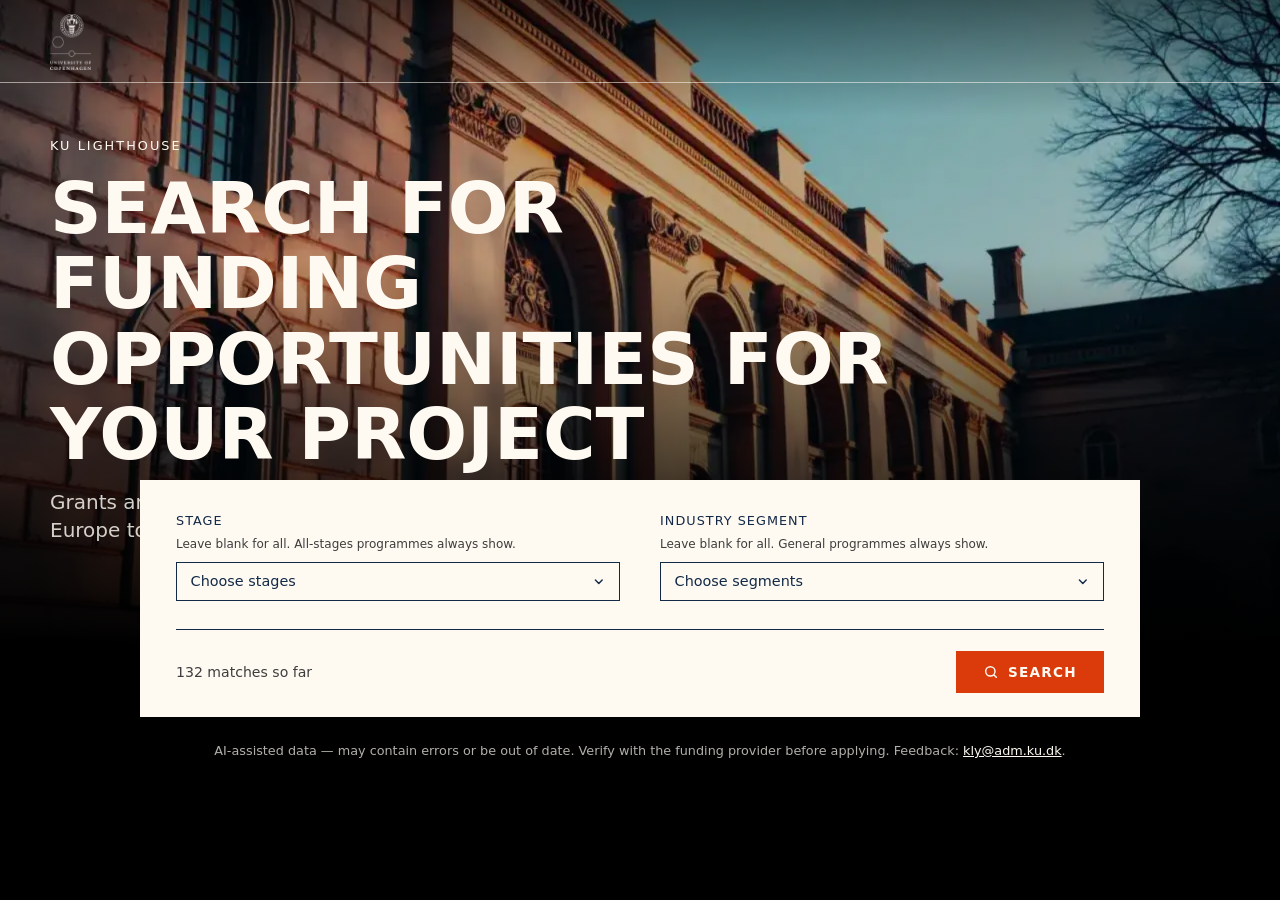
==== index.html @ 980e3ca1 "Cut image payload and let data outrank decoration on load. The hero was preloaded at high priority a" ====
<!DOCTYPE html>
<html lang="en">
<head>
  <meta charset="utf-8" />
  <meta name="viewport" content="width=device-width, initial-scale=1" />
  <title>KU Lighthouse — Funding overview</title>
  <meta name="description" content="Search grants, programmes and support for founders and researchers." />
  <link rel="icon" href="favicon.svg" type="image/svg+xml" />
  <link rel="preload" href="assets/fonts/open-sans-latin.woff2" as="font" type="font/woff2" crossorigin />
  <link rel="preload" href="data/programmes.json" as="fetch" crossorigin="anonymous" fetchpriority="high" />
  <link rel="preload" href="assets/hero-university-sm.webp" as="image" type="image/webp" media="(max-width: 767px)" fetchpriority="low" />
  <link rel="preload" href="assets/hero-university-md.webp" as="image" type="image/webp" media="(min-width: 768px)" fetchpriority="low" />
  <link rel="modulepreload" href="landing.js" />
  <link rel="modulepreload" href="shared.js" />
  <link rel="modulepreload" href="multiselect.js" />
  <link rel="stylesheet" href="styles.css" />
</head>
<body class="page-landing">
  <header class="hero">
    <div class="hero-media" aria-hidden="true"></div>
    <div class="hero-scrim" aria-hidden="true"></div>
    <div class="brandbar">
      <div class="shell">
        <img src="assets/ku-logo-white.png" alt="University of Copenhagen"
             width="88" height="120" decoding="async" fetchpriority="low" />
      </div>
    </div>
    <div class="hero-copy">
      <p class="eyebrow">KU Lighthouse</p>
      <h1>Search for funding opportunities for your project</h1>
      <p class="lede">
        Grants and programmes in Denmark, the Nordics and Europe to support
        founders and researchers.
      </p>
    </div>
  </header>

  <main class="search-wrap">
    <form class="search-card" id="search-form">
      <div class="search-grid">
        <div class="field">
          <div class="field-head">
            <label class="field-label" id="stage-label" for="ms-stage">
              Stage
            </label>
            <p class="field-hint">Leave blank for all. All-stages programmes always show.</p>
          </div>
          <div class="ms" id="ms-stage" data-placeholder="Choose stages"></div>
        </div>

        <div class="field">
          <div class="field-head">
            <label class="field-label" id="segment-label" for="ms-segment">
              Industry segment
            </label>
            <p class="field-hint">Leave blank for all. General programmes always show.</p>
          </div>
          <div class="ms" id="ms-segment" data-placeholder="Choose segments"></div>
        </div>
      </div>

      <div class="search-foot">
        <p class="count" id="match-count" aria-live="polite">Loading programmes…</p>
        <button type="submit" class="btn-search">
          <svg viewBox="0 0 24 24" fill="none" stroke="currentColor" stroke-width="2.2"
               stroke-linecap="round" aria-hidden="true">
            <circle cx="11" cy="11" r="7" />
            <path d="M20 20l-3.6-3.6" />
          </svg>
          Search
        </button>
      </div>
    </form>

    <p class="disclaimer">
      AI-assisted data — may contain errors or be out of date. Verify with the
      funding provider before applying. Feedback:
      <a href="mailto:kly@adm.ku.dk">kly@adm.ku.dk</a>.
    </p>
  </main>

  <script src="landing.js" type="module"></script>
</body>
</html>
---- styles.css ----
/* KU Lighthouse funding overview.
   Layout follows the original Lovable app; everything visual follows the KU INNO
   design guide (brand directions.pptx):

   - Palette is the six named brand colours, with one exception: the landing hero
     fades to black rather than to dark blue.
   - Contrast pairs the guide marks as good: dark blue or red-orange on champagne,
     dark blue on light blue, champagne on red-orange. Red-orange never sits on
     light blue and dark blue never sits on red-orange, so the results table stays
     dark blue throughout — its rows turn light blue when hovered or opened.
   - Shapes are flat: square corners, no drop shadows, and either a solid fill or
     a 1.5px outline, never both.
   - Tables have no fill. The guide's full grid in the text colour was too hard
     over this much copy, so the results table keeps light blue horizontal rules
     only and separates columns with spacing.
   - Type is Open Sans (self-hosted): Semibold for headings, Regular for body. */

@font-face {
  font-family: "Open Sans";
  font-style: normal;
  font-weight: 400 700;
  font-display: swap;
  src: url("assets/fonts/open-sans-latin.woff2") format("woff2");
  unicode-range: U+0000-00FF, U+0131, U+0152-0153, U+02BB-02BC, U+02C6, U+02DA,
    U+02DC, U+0304, U+0308, U+0329, U+2000-206F, U+20AC, U+2122, U+2191, U+2193,
    U+2212, U+2215, U+FEFF, U+FFFD;
}

@font-face {
  font-family: "Open Sans";
  font-style: normal;
  font-weight: 400 700;
  font-display: swap;
  src: url("assets/fonts/open-sans-latin-ext.woff2") format("woff2");
  unicode-range: U+0100-02BA, U+02BD-02C5, U+02C7-02CC, U+02CE-02D7, U+02DD-02FF,
    U+0304, U+0308, U+0329, U+1D00-1DBF, U+1E00-1E9F, U+1EF2-1EFF, U+2020,
    U+20A0-20AB, U+20AD-20C0, U+2113, U+2C60-2C7F, U+A720-A7FF;
}

:root {
  --red-orange: #db3b0a;
  --light-blue: #b7d7de;
  --champagne: #fefaf2;
  --dark-blue: #122947;
  --ku-red: #901a1e;
  --dark-grey: #3d3d3d;
  --purple: #c6c5ff;

  --rule: 1.5px;
  /* Light blue reads as a quiet rule on champagne, so the results table can keep
     its structure without a hard dark grid. */
  --line: var(--light-blue);
  --font: "Open Sans", system-ui, -apple-system, sans-serif;
}

* { box-sizing: border-box; }

body {
  margin: 0;
  font-family: var(--font);
  font-weight: 400;
  color: var(--dark-blue);
  background: var(--champagne);
  font-size: 16px;
  line-height: 1.5;
  -webkit-font-smoothing: antialiased;
}

button { font-family: inherit; }

img { display: block; }

/* Headings: Semibold, caps. Sub-headings: Regular, caps. */
.hero h1,
.results-head h1,
thead th,
.btn-search {
  font-weight: 600;
  text-transform: uppercase;
}

.eyebrow,
.field-label,
.detail-grid h4,
.name-sub {
  font-weight: 400;
  text-transform: uppercase;
}

.shell {
  width: min(1180px, calc(100% - 3rem));
  margin: 0 auto;
}

/* ——————————————— Logo bar ———————————————
   The guide puts the KU logo top-left with a thin line underneath, and swaps to
   the negative logo on dark backgrounds. */
.brandbar {
  padding: 0.9rem 0 0.75rem;
  border-bottom: var(--rule) solid var(--dark-blue);
}

.brandbar img { height: 3.5rem; width: auto; }

.hero .brandbar {
  position: absolute;
  top: 0;
  left: 0;
  right: 0;
  z-index: 3;
  border-bottom-color: rgba(254, 250, 242, 0.55);
}

/* ——————————————— Landing hero ——————————————— */
/* The hero photo fades to black rather than dark blue, by preference. */
.page-landing { background: #000000; }

.hero {
  position: relative;
  min-height: 72vh;
  display: flex;
  align-items: center;
  padding: 6.5rem 0 4.5rem;
  isolation: isolate;
}

.hero-media {
  position: absolute;
  inset: 0;
  z-index: -2;
  background: url("assets/hero-university.jpg") center 35% / cover no-repeat;
  background: url("assets/hero-university-sm.webp") center 35% / cover no-repeat;
}

@media (min-width: 768px) {
  .hero-media {
    background: url("assets/hero-university-md.webp") center 35% / cover no-repeat;
  }
}

.hero-scrim {
  position: absolute;
  inset: 0;
  z-index: -1;
  /* Extra weight at the very top so the negative logo stays legible over sky. */
  background: linear-gradient(
    180deg,
    rgba(0, 0, 0, 0.6) 0%,
    rgba(0, 0, 0, 0.26) 18%,
    rgba(0, 0, 0, 0.26) 40%,
    rgba(0, 0, 0, 0.76) 76%,
    #000000 100%
  );
}

.hero-copy {
  width: min(1180px, calc(100% - 3rem));
  margin: 0 auto;
  color: var(--champagne);
}

.eyebrow {
  margin: 0 0 1rem;
  font-size: 0.8rem;
  letter-spacing: 0.16em;
  color: var(--champagne);
}

.hero h1 {
  margin: 0 0 1rem;
  max-width: 54rem;
  font-size: clamp(2.4rem, 5.6vw, 4.5rem);
  line-height: 1.05;
  color: var(--champagne);
}

.hero .lede {
  margin: 0;
  max-width: 38rem;
  font-size: 1.25rem;
  line-height: 1.4;
  color: rgba(254, 250, 242, 0.82);
}

/* ——————————————— Search card ——————————————— */
.search-wrap {
  position: relative;
  z-index: 2;
  margin-top: -10.5rem;
  padding-bottom: 3.5rem;
}

.search-card {
  width: min(1000px, calc(100% - 3rem));
  margin: 0 auto;
  background: var(--champagne);
  padding: 2rem 2.25rem 1.5rem;
}

.search-grid {
  display: grid;
  grid-template-columns: 1fr 1fr;
  align-items: stretch;
  gap: 1.75rem 2.5rem;
}

.field {
  display: flex;
  flex-direction: column;
}

.field-head {
  flex: 1 1 auto;
  margin-bottom: 0.65rem;
}

.field-label {
  display: block;
  margin: 0 0 0.35rem;
  font-size: 0.8rem;
  letter-spacing: 0.08em;
  line-height: 1.4;
  color: var(--dark-blue);
}

.field-hint {
  margin: 0;
  font-size: 0.75rem;
  line-height: 1.35;
  letter-spacing: 0;
  text-transform: none;
  color: var(--dark-grey);
}

.search-foot {
  display: flex;
  align-items: center;
  justify-content: space-between;
  gap: 1rem;
  margin-top: 1.75rem;
  padding-top: 1.35rem;
  border-top: var(--rule) solid var(--dark-blue);
}

.count {
  margin: 0;
  font-size: 0.88rem;
  color: var(--dark-grey);
}

.btn-search {
  display: inline-flex;
  align-items: center;
  gap: 0.55rem;
  border: none;
  background: var(--red-orange);
  color: var(--champagne);
  font-size: 0.85rem;
  letter-spacing: 0.09em;
  padding: 0.8rem 1.7rem;
  cursor: pointer;
  transition: background 0.15s ease;
}

.btn-search:hover { background: var(--ku-red); }
.btn-search svg { width: 1rem; height: 1rem; }

.disclaimer {
  width: min(880px, calc(100% - 3rem));
  margin: 1.5rem auto 0;
  text-align: center;
  font-size: 0.8rem;
  line-height: 1.5;
  color: rgba(254, 250, 242, 0.7);
}

.disclaimer a { color: var(--champagne); }

/* ——————————————— Multi-select ——————————————— */
.ms {
  position: relative;
  flex: 0 0 auto;
}
.ms:has(.ms-toggle[aria-expanded="true"]) { z-index: 40; }

.ms-toggle {
  display: flex;
  align-items: center;
  justify-content: space-between;
  gap: 0.75rem;
  width: 100%;
  padding: 0.65rem 0.85rem;
  background: none;
  border: var(--rule) solid var(--dark-blue);
  font-size: 0.9rem;
  color: var(--dark-blue);
  text-align: left;
  cursor: pointer;
}

.ms-toggle:hover { background: rgba(183, 215, 222, 0.45); }
.ms-toggle[aria-expanded="true"] {
  background: var(--champagne);
  border-color: var(--dark-blue);
}

.ms-chev { flex: none; width: 0.85rem; height: 0.85rem; }

.ms-panel {
  position: absolute;
  left: 0;
  right: 0;
  top: calc(100% + 0.4rem);
  z-index: 30;
  max-height: min(19rem, calc(100vh - 12rem));
  overflow-y: auto;
  background: var(--champagne);
  border: var(--rule) solid var(--line);
  padding: 0.35rem;
}

.ms-panel[hidden] { display: none; }

.ms-option {
  display: flex;
  align-items: flex-start;
  gap: 0.6rem;
  width: 100%;
  padding: 0.55rem 0.7rem;
  border: none;
  background: none;
  text-align: left;
  cursor: pointer;
}

.ms-option:hover { background: rgba(183, 215, 222, 0.55); }

.ms-check {
  flex: none;
  width: 1rem;
  height: 1rem;
  margin-top: 0.2rem;
  border: var(--rule) solid var(--dark-blue);
  display: grid;
  place-items: center;
  font-size: 0.7rem;
  line-height: 1;
  color: transparent;
}

.ms-option[aria-selected="true"] .ms-check {
  background: var(--dark-blue);
  border-color: var(--dark-blue);
  color: var(--champagne);
}

.ms-opt-name {
  display: block;
  font-size: 0.9rem;
  color: var(--dark-blue);
}

.ms-opt-desc {
  display: block;
  margin-top: 0.15rem;
  font-size: 0.8rem;
  line-height: 1.35;
  color: var(--dark-blue);
}

/* ——————————————— Results page ——————————————— */
.page-results { background: var(--champagne); }

.results-head { padding-bottom: 1.5rem; }

.back {
  display: inline-flex;
  align-items: center;
  gap: 0.45rem;
  margin-top: 1.4rem;
  font-size: 0.875rem;
  color: var(--dark-blue);
  text-decoration: none;
}
.back:hover { color: var(--red-orange); }

.results-head h1 {
  margin: 0.9rem 0 0.5rem;
  font-size: clamp(1.9rem, 3.6vw, 2.6rem);
  line-height: 1.1;
  color: var(--red-orange);
}

.results-intro {
  margin: 0;
  max-width: 62ch;
  font-size: 0.9rem;
  color: var(--dark-blue);
}
.results-intro strong { font-weight: 600; }

.results-main { padding: 0 0 3rem; }

.toolbar {
  display: flex;
  align-items: center;
  gap: 0.85rem;
  flex-wrap: wrap;
  margin-bottom: 1.1rem;
}

#q {
  flex: 0 1 20rem;
  min-width: 13rem;
  padding: 0.55rem 0.8rem;
  border: var(--rule) solid var(--line);
  font: inherit;
  font-size: 0.9rem;
  color: var(--dark-blue);
  background: none;
}
#q::placeholder { color: var(--dark-grey); }
#q:focus { outline: var(--rule) solid var(--red-orange); outline-offset: 2px; }

.seg {
  display: inline-flex;
  border: var(--rule) solid var(--line);
}

.seg button {
  border: none;
  background: none;
  padding: 0.5rem 0.9rem;
  font-size: 0.85rem;
  color: var(--dark-blue);
  cursor: pointer;
}

.seg button + button { border-left: var(--rule) solid var(--line); }
.seg button:hover { background: var(--light-blue); }

.seg button[aria-pressed="true"] {
  background: var(--dark-blue);
  color: var(--champagne);
}

.result-count {
  margin: 0;
  font-size: 0.875rem;
  color: var(--dark-grey);
}

.toolbar-end {
  display: flex;
  align-items: center;
  gap: 0.75rem;
  margin-left: auto;
}

.toolbar-filters-mobile { display: none; }

.mobile-card { display: none; }

.expand-meta-mobile { display: none; }

.sort-reset {
  border: var(--rule) solid var(--line);
  background: none;
  padding: 0.45rem 0.75rem;
  font: inherit;
  font-size: 0.82rem;
  color: var(--dark-blue);
  cursor: pointer;
  white-space: nowrap;
}

.sort-reset:hover { background: rgba(183, 215, 222, 0.45); }

.table-wrap { overflow-x: auto; }

/* Horizontal rules only, in light blue. A full dark grid reads far too hard over
   this much text, so the columns are separated by spacing instead of lines. */
table {
  width: 100%;
  border-collapse: separate;
  border-spacing: 0;
  min-width: 940px;
}

thead th {
  position: sticky;
  top: 0;
  z-index: 1;
  text-align: left;
  padding: 0.8rem 1.1rem;
  background: var(--champagne);
  border-bottom: var(--rule) solid var(--line);
  font-size: 0.72rem;
  letter-spacing: 0.07em;
  color: var(--dark-blue);
  white-space: nowrap;
}

th.sortable { cursor: pointer; user-select: none; }
th.sortable:hover { color: var(--red-orange); }
th .arrow { font-size: 0.7rem; margin-left: 0.25rem; opacity: 0.55; }
th[aria-sort] .arrow { opacity: 1; }

.th-head {
  display: inline-flex;
  align-items: center;
  gap: 0.35rem;
}

.th-filterable { position: relative; }
.th-filterable:has(.col-filter-toggle[aria-expanded="true"]) { z-index: 5; }

.col-filter {
  position: relative;
  flex: none;
}

.col-filter-toggle {
  display: grid;
  place-items: center;
  width: 1.35rem;
  height: 1.35rem;
  padding: 0;
  border: none;
  background: none;
  color: var(--dark-grey);
  cursor: pointer;
  border-radius: 2px;
}

.col-filter-toggle:hover,
.col-filter-toggle[aria-expanded="true"] {
  color: var(--dark-blue);
  background: rgba(183, 215, 222, 0.55);
}

.col-filter-toggle--labeled {
  position: relative;
  display: inline-flex;
  align-items: center;
  justify-content: center;
  gap: 0.35rem;
  width: 100%;
  height: auto;
  padding: 0.48rem 0.65rem;
  border: var(--rule) solid var(--line);
  font: inherit;
  font-size: 0.82rem;
  color: var(--dark-blue);
}

.col-filter-toggle--labeled .col-filter-icon {
  width: 0.72rem;
  height: 0.72rem;
  flex: none;
}

.col-filter-toggle-text { line-height: 1.3; }

.col-filter-icon {
  width: 0.8rem;
  height: 0.8rem;
}

.col-filter-dot {
  position: absolute;
  top: 0.1rem;
  right: 0.05rem;
  width: 0.35rem;
  height: 0.35rem;
  border-radius: 50%;
  background: var(--red-orange);
}

.col-filter-panel {
  position: absolute;
  left: 0;
  top: calc(100% + 0.35rem);
  z-index: 20;
  min-width: 11rem;
  max-height: min(16rem, calc(100vh - 10rem));
  overflow-y: auto;
  background: var(--champagne);
  border: var(--rule) solid var(--line);
  padding: 0.35rem 0;
  box-shadow: 0 4px 14px rgba(0, 0, 0, 0.08);
}

.col-filter-panel.is-floating {
  position: fixed;
  z-index: 200;
}

.col-filter-panel[hidden] { display: none; }

.col-filter-actions {
  display: flex;
  gap: 0.5rem;
  padding: 0.35rem 0.75rem 0.5rem;
  border-bottom: 1px solid var(--line);
}

.col-filter-action {
  border: none;
  background: none;
  padding: 0;
  font: inherit;
  font-size: 0.75rem;
  color: var(--dark-blue);
  cursor: pointer;
  text-decoration: underline;
  text-underline-offset: 2px;
}

.col-filter-action:hover { color: var(--red-orange); }

.col-filter-option {
  display: flex;
  align-items: center;
  gap: 0.55rem;
  padding: 0.45rem 0.75rem;
  font-size: 0.82rem;
  color: var(--dark-blue);
  cursor: pointer;
  white-space: nowrap;
}

.col-filter-option:hover { background: rgba(183, 215, 222, 0.45); }

.col-filter-option input {
  flex: none;
  width: 0.85rem;
  height: 0.85rem;
  margin: 0;
  accent-color: var(--dark-blue);
}

.col-filter-label { line-height: 1.3; }

.col-filter-empty {
  margin: 0;
  padding: 0.5rem 0.75rem 0.65rem;
  font-size: 0.78rem;
  color: var(--dark-grey);
}

tbody td {
  padding: 1rem 1.1rem;
  border-bottom: 1px solid var(--line);
  vertical-align: top;
  font-size: 0.875rem;
}

tbody tr { cursor: pointer; }
tbody tr:hover > td { background: rgba(183, 215, 222, 0.28); }
tbody tr.is-open > td { background: rgba(183, 215, 222, 0.5); }

/* Name */
.name-cell { width: 13rem; }

.opportunity-cell {
  width: 7.5rem;
  font-size: 0.82rem;
  line-height: 1.4;
}

.segment-cell { width: 8.5rem; }

/* Expanded row: name | 50% stack | 50% info */
.expand-split-cell {
  padding: 1rem 1.1rem;
  vertical-align: top;
}

.expand-split {
  display: grid;
  grid-template-columns: 1fr 1fr;
  gap: 1.25rem 2rem;
  align-items: start;
}

.expand-stack .meta-stack {
  display: flex;
  flex-direction: column;
  gap: 0.65rem;
}

.meta-stack {
  display: flex;
  flex-direction: column;
  gap: 0.55rem;
}

.meta-stack-item {
  display: flex;
  flex-direction: column;
  gap: 0.12rem;
}

.meta-stack-label {
  font-size: 0.58rem;
  font-weight: 400;
  letter-spacing: 0.07em;
  text-transform: uppercase;
  color: var(--dark-grey);
}

.meta-stack-item > span:not(.meta-stack-label):not(.chip):not(.stage-picked) {
  font-size: 0.78rem;
  line-height: 1.4;
  color: var(--dark-blue);
}

.meta-stack-item .chips { gap: 0.2rem; margin-top: 0; }

.meta-stack-item .chip {
  font-size: 0.65rem;
  padding: 0.08rem 0.32rem;
}

tr.is-open .name-cell { width: 13rem; }

.name-row {
  display: flex;
  align-items: flex-start;
  gap: 0.45rem;
}

.name-main,
.name-plain {
  flex: 1;
  min-width: 0;
}

.name-main {
  display: flex;
  align-items: flex-start;
  gap: 0.35rem;
}

.name-link {
  flex: 1;
  min-width: 0;
  font-weight: 600;
  color: var(--dark-blue);
  text-decoration: none;
  line-height: 1.45;
}

.name-link:hover { text-decoration: underline; }

.name-outlink {
  flex: none;
  display: grid;
  place-items: center;
  width: 1rem;
  height: 1rem;
  margin-top: 0.2rem;
  color: var(--dark-grey);
  opacity: 0.7;
  text-decoration: none;
  transition: color 0.15s ease, opacity 0.15s ease;
}

.name-outlink svg {
  width: 0.72rem;
  height: 0.72rem;
}

.name-outlink:hover {
  color: var(--dark-blue);
  opacity: 1;
}

.name-plain {
  display: block;
  font-weight: 600;
  color: var(--dark-blue);
  line-height: 1.45;
}

.caret {
  flex: none;
  border: none;
  background: none;
  padding: 0.1rem 0.1rem 0 0;
  font-size: 0.65rem;
  line-height: 1.5;
  color: var(--dark-blue);
  cursor: pointer;
  transition: transform 0.15s ease;
}
.caret[aria-expanded="true"] { transform: rotate(90deg); }

.name-sub {
  margin: 0.3rem 0 0 1.1rem;
  display: flex;
  flex-wrap: wrap;
  align-items: center;
  gap: 0.35rem 0.5rem;
  font-size: 0.68rem;
  letter-spacing: 0.06em;
}

.name-sub .geo {
  color: var(--dark-grey);
  text-transform: uppercase;
}

/* Small coloured hints — Pre-company, CVR, KU unit, etc. */
.pill {
  display: inline-block;
  padding: 0.12rem 0.42rem;
  font-size: 0.64rem;
  font-weight: 600;
  letter-spacing: 0.05em;
  line-height: 1.35;
  text-transform: uppercase;
  white-space: nowrap;
}

.pill-pre {
  color: var(--red-orange);
  background: rgba(219, 59, 10, 0.1);
}

.pill-cvr {
  color: var(--ku-red);
  background: rgba(144, 26, 30, 0.08);
}

.pill-cvr-soon {
  color: var(--dark-blue);
  background: rgba(183, 215, 222, 0.65);
}

.pill-lighthouse {
  color: var(--dark-blue);
  background: var(--purple);
}

.pill-preaward {
  color: var(--champagne);
  background: var(--red-orange);
}

/* Segment chips */
.chips { display: flex; flex-wrap: wrap; gap: 0.3rem; }

.chip {
  display: inline-block;
  padding: 0.14rem 0.5rem;
  border: 1px solid var(--line);
  font-size: 0.72rem;
  line-height: 1.4;
  color: var(--dark-blue);
  white-space: nowrap;
}

.chip.picked {
  background: rgba(183, 215, 222, 0.65);
  border-color: var(--light-blue);
  font-weight: 600;
}

.stage-picked {
  display: inline-block;
  padding: 0.12rem 0.42rem;
  background: rgba(183, 215, 222, 0.65);
  border: 1px solid var(--light-blue);
  font-size: 0.72rem;
  font-weight: 600;
  line-height: 1.4;
  color: var(--dark-blue);
  white-space: nowrap;
}

.criteria-cell {
  width: 12.5rem;
  font-size: 0.82rem;
  color: var(--dark-grey);
  line-height: 1.45;
}

.stage-cell { white-space: nowrap; }

.info-cell { width: 21rem; }

.funding-lead,
.deadline-lead {
  margin: 0 0 0.35rem;
  font-weight: 600;
  font-size: 0.875rem;
  color: var(--dark-blue);
}

.info-text {
  margin: 0;
  font-size: 0.84rem;
  color: var(--dark-grey);
  line-height: 1.45;
}

.clamped {
  display: -webkit-box;
  -webkit-line-clamp: 2;
  -webkit-box-orient: vertical;
  overflow: hidden;
}

.ku-line {
  margin: 0.55rem 0 0;
  font-size: 0.78rem;
  line-height: 1.5;
  color: var(--dark-blue);
}

.ku-line .pill { vertical-align: 0.05em; }

.ku-faculty {
  font-weight: 400;
  text-transform: none;
  letter-spacing: 0;
  color: var(--dark-grey);
}

.ku-mail { color: var(--dark-blue); text-decoration: underline; }
.ku-mail:hover { color: var(--red-orange); }

.read-more {
  margin: 0.35rem 0 0;
  font-size: 0.74rem;
  color: var(--red-orange);
}

.row-extra {
  margin-top: 0.75rem;
  padding-top: 0.75rem;
  border-top: 1px solid var(--line);
}

.row-extra-grid {
  display: grid;
  gap: 0.5rem 1.25rem;
  align-items: start;
}

.row-extra-grid.cols-1 { grid-template-columns: 1fr; }
.row-extra-grid.cols-2 { grid-template-columns: repeat(2, minmax(0, 1fr)); }
.row-extra-grid.cols-3 { grid-template-columns: repeat(3, minmax(0, 1fr)); }

.row-extra-grid > div { min-width: 0; }

.row-extra-grid h4 {
  margin: 0 0 0.2rem;
  font-size: 0.68rem;
  font-weight: 400;
  letter-spacing: 0.08em;
  text-transform: uppercase;
  color: var(--dark-grey);
}

.row-extra-grid p {
  margin: 0;
  font-size: 0.84rem;
  line-height: 1.45;
  color: var(--dark-blue);
}

@media (max-width: 960px) {
  .expand-split { grid-template-columns: 1fr; }
  .row-extra-grid.cols-2,
  .row-extra-grid.cols-3 { grid-template-columns: 1fr; }
}

.empty {
  padding: 3rem 1rem;
  text-align: center;
  color: var(--dark-grey);
}

.load-error {
  margin: 0;
  color: var(--ku-red);
}

.hidden { display: none !important; }

@keyframes skeleton-pulse {
  0%, 100% { opacity: 0.45; }
  50% { opacity: 0.85; }
}

.skeleton-text {
  color: transparent !important;
  background: linear-gradient(
    90deg,
    rgba(183, 215, 222, 0.35) 0%,
    rgba(183, 215, 222, 0.65) 50%,
    rgba(183, 215, 222, 0.35) 100%
  );
  background-size: 200% 100%;
  animation: skeleton-pulse 1.4s ease-in-out infinite;
  border-radius: 2px;
  min-width: 8rem;
  min-height: 1em;
}

.skeleton-row td {
  padding: 1rem 1.1rem;
  pointer-events: none;
}

.skeleton-block {
  height: 0.72rem;
  margin-bottom: 0.45rem;
  background: rgba(183, 215, 222, 0.45);
  animation: skeleton-pulse 1.4s ease-in-out infinite;
  border-radius: 2px;
}

.skeleton-block-title {
  width: 55%;
  height: 0.9rem;
}

.skeleton-block-line { width: 92%; }
.skeleton-block-line.short { width: 68%; margin-bottom: 0; }

.load-more-wrap {
  display: flex;
  justify-content: center;
  padding: 0.5rem 0 1.5rem;
}

.load-more {
  border: var(--rule) solid var(--line);
  background: none;
  padding: 0.55rem 1.1rem;
  font: inherit;
  font-size: 0.875rem;
  color: var(--dark-blue);
  cursor: pointer;
}

.load-more:hover { background: rgba(183, 215, 222, 0.45); }

.site-footer {
  padding: 1.5rem 0 2.5rem;
  font-size: 0.8rem;
  line-height: 1.5;
  color: var(--dark-grey);
}

@media (max-width: 860px) {
  .search-grid { grid-template-columns: 1fr; }
  .search-card { padding: 1.5rem 1.25rem 1.25rem; }
  .search-wrap { margin-top: -6rem; }
  .hero { min-height: 58vh; padding-bottom: 4rem; }
  .field-label { min-height: 0; }
  .search-foot { flex-direction: column; align-items: stretch; }
  .btn-search { justify-content: center; }
  .result-count { margin-left: 0; }
}

/* Results table — card layout on phones */
@media (max-width: 767px) {
  .page-results .shell {
    width: calc(100% - 1.5rem);
  }

  .results-head h1 {
    font-size: clamp(1.55rem, 7vw, 2rem);
  }

  .toolbar {
    flex-direction: column;
    align-items: stretch;
    gap: 0.65rem;
  }

  #q {
    flex: 1 1 auto;
    width: 100%;
    min-width: 0;
  }

  .toolbar-filters-mobile {
    display: flex;
    gap: 0.55rem;
    width: 100%;
  }

  .mobile-filter-field {
    flex: 1;
    min-width: 0;
    display: flex;
    flex-direction: column;
    gap: 0.22rem;
  }

  .mobile-filter-label {
    font-size: 0.62rem;
    font-weight: 400;
    letter-spacing: 0.07em;
    text-transform: uppercase;
    color: var(--dark-grey);
  }

  .toolbar-filters-mobile .col-filter {
    width: 100%;
  }

  .seg {
    display: flex;
    width: 100%;
  }

  .seg button {
    flex: 1;
    padding: 0.48rem 0.35rem;
    font-size: 0.78rem;
    line-height: 1.25;
  }

  .toolbar-end {
    margin-left: 0;
    width: 100%;
    flex-wrap: wrap;
    justify-content: space-between;
    gap: 0.5rem;
  }

  .sort-reset {
    order: 2;
    width: 100%;
    text-align: center;
  }

  .table-wrap {
    overflow-x: visible;
  }

  table {
    min-width: 0;
    display: block;
  }

  thead {
    display: none;
  }

  tbody {
    display: block;
  }

  tbody tr {
    display: block;
    border-bottom: var(--rule) solid var(--line);
  }

  tbody tr:hover > td {
    background: transparent;
  }

  tbody tr.is-open {
    background: rgba(183, 215, 222, 0.38);
  }

  tbody tr:not(.is-open):active {
    background: rgba(183, 215, 222, 0.22);
  }

  tbody td {
    display: block;
    padding: 0.65rem 0.35rem;
    border-bottom: none;
  }

  tbody tr:not(.is-open) .name-cell {
    padding-top: 0.85rem;
    padding-bottom: 0.85rem;
  }

  tbody tr:not(.is-open) td:not(.name-cell) {
    display: none;
  }

  .mobile-card {
    display: block;
    margin: 0.55rem 0 0 1.1rem;
  }

  .mobile-card-duo {
    display: grid;
    grid-template-columns: repeat(2, minmax(0, 1fr));
    gap: 0.55rem 0.65rem;
    margin-bottom: 0.55rem;
  }

  .mobile-card-field {
    min-width: 0;
  }

  .mobile-card-label {
    display: block;
    margin-bottom: 0.12rem;
    font-size: 0.58rem;
    font-weight: 400;
    letter-spacing: 0.07em;
    text-transform: uppercase;
    color: var(--dark-grey);
  }

  .mobile-card-block {
    margin-top: 0.55rem;
    padding-top: 0.55rem;
  }

  .mobile-card-clamp {
    margin: 0.12rem 0 0;
    font-size: 0.82rem;
    line-height: 1.45;
    color: var(--dark-grey);
    display: -webkit-box;
    -webkit-line-clamp: 2;
    -webkit-box-orient: vertical;
    overflow: hidden;
  }

  .mobile-card-duo .mobile-card-clamp {
    color: var(--dark-blue);
    font-size: 0.78rem;
  }

  .mobile-card-ku {
    margin: 0.3rem 0 0;
    font-size: 0.68rem;
    line-height: 1.45;
    color: var(--dark-blue);
  }

  .mobile-card-ku-label {
    font-size: 0.58rem;
    font-weight: 400;
    letter-spacing: 0.06em;
    text-transform: uppercase;
    color: var(--dark-grey);
    margin-right: 0.25rem;
  }

  .mobile-card-ku .pill {
    vertical-align: 0.06em;
  }

  .mobile-card-headline {
    margin: 0 0 0.2rem;
    font-weight: 600;
    font-size: 0.875rem;
    color: var(--dark-blue);
    overflow: hidden;
    text-overflow: ellipsis;
    white-space: nowrap;
  }

  .mobile-card-info .read-more {
    margin-top: 0.35rem;
  }

  .expand-meta-desktop {
    display: none;
  }

  .expand-meta-mobile {
    display: block;
  }

  .expand-split {
    gap: 1.15rem;
  }

  .mobile-expand-meta-row {
    display: grid;
    grid-template-columns: minmax(0, 1fr) minmax(0, 1.1fr);
    gap: 0.75rem 0.85rem;
    align-items: start;
  }

  .mobile-expand-meta-stack {
    display: flex;
    flex-direction: column;
    gap: 0.55rem;
  }

  .mobile-expand-segments {
    display: flex;
    flex-direction: column;
    gap: 0.12rem;
    min-width: 0;
  }

  .mobile-expand-segments .chips {
    gap: 0.3rem;
  }

  .mobile-expand-criteria {
    margin-top: 0.45rem;
    padding-top: 0;
  }

  tbody tr.is-open > td {
    background: transparent;
  }

  tbody tr.is-open .name-cell {
    padding-bottom: 0.5rem;
  }

  tbody tr.is-open .expand-split-cell {
    padding: 0.15rem 0.35rem 0.85rem;
  }

  tbody tr.is-open .row-extra {
    border-top: none;
    margin-top: 0.75rem;
    padding-top: 0;
  }

  .name-cell {
    width: auto;
  }

  tr.is-open .name-cell {
    width: auto;
  }
}
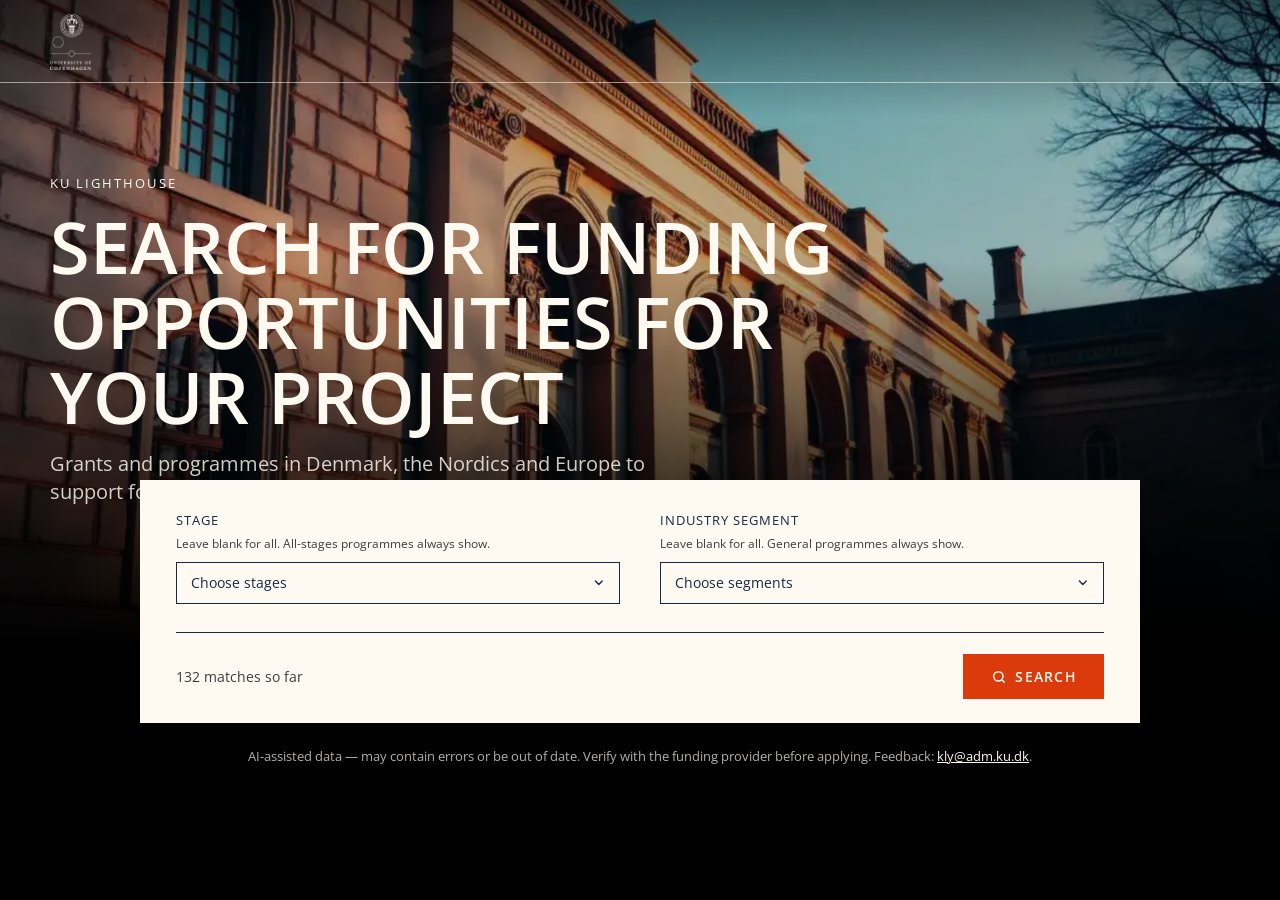
==== commit 1805b298: "Convert logos to WebP and trim the font weight axis. Palette-reduced lossless WebP beats the quantis" ====
--- a/index.html
+++ b/index.html
@@ -21,7 +21,7 @@
     <div class="hero-scrim" aria-hidden="true"></div>
     <div class="brandbar">
       <div class="shell">
-        <img src="assets/ku-logo-white.png" alt="University of Copenhagen"
+        <img src="assets/ku-logo-white.webp" alt="University of Copenhagen"
              width="88" height="120" decoding="async" fetchpriority="low" />
       </div>
     </div>
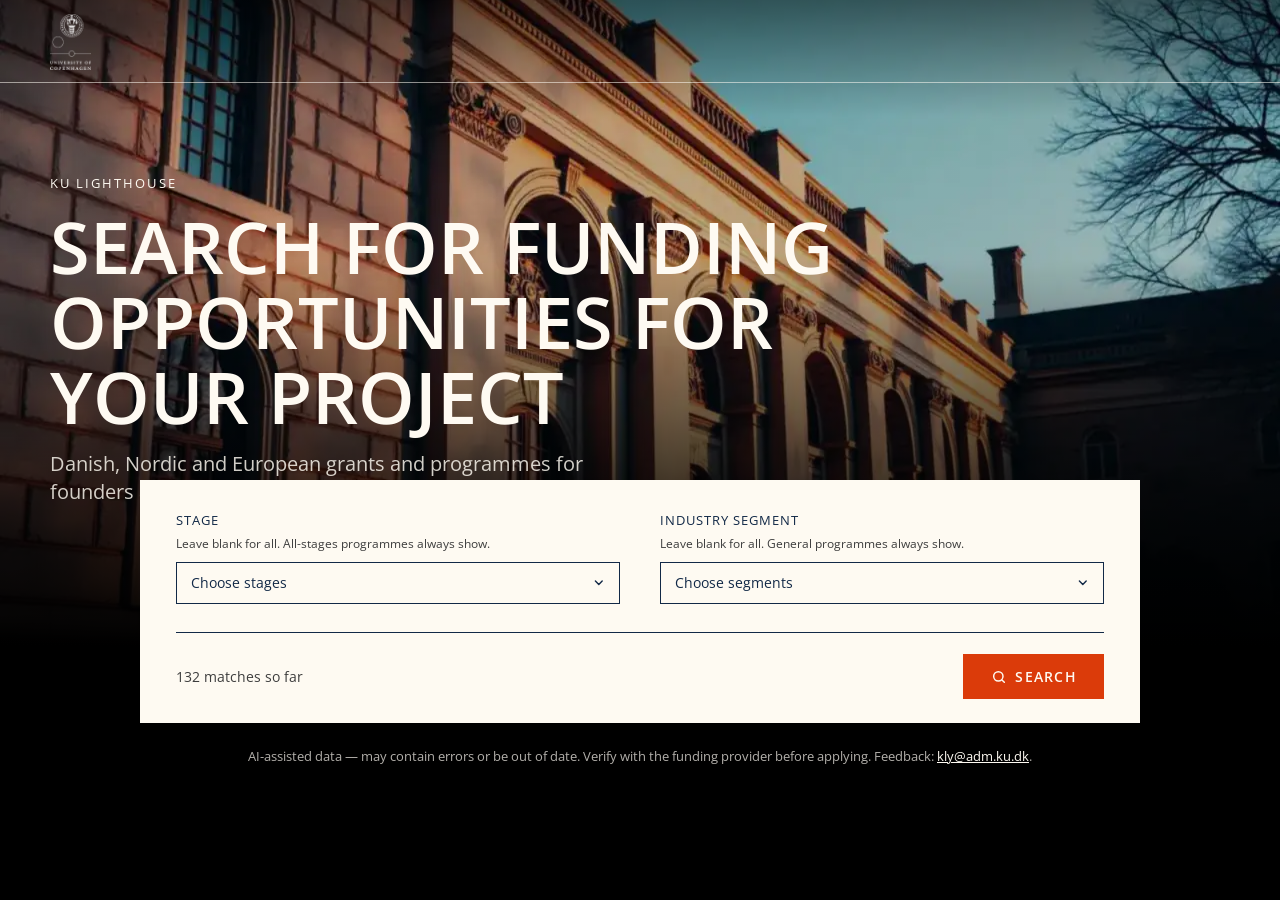
==== commit e15ddfe7: "Clarify who the hero lede is addressed to. The old wording could be read as offering funding to foun" ====
--- a/index.html
+++ b/index.html
@@ -29,8 +29,8 @@
       <p class="eyebrow">KU Lighthouse</p>
       <h1>Search for funding opportunities for your project</h1>
       <p class="lede">
-        Grants and programmes in Denmark, the Nordics and Europe to support
-        founders and researchers.
+        Danish, Nordic and European grants and programmes for founders and
+        researchers at KU.
       </p>
     </div>
   </header>
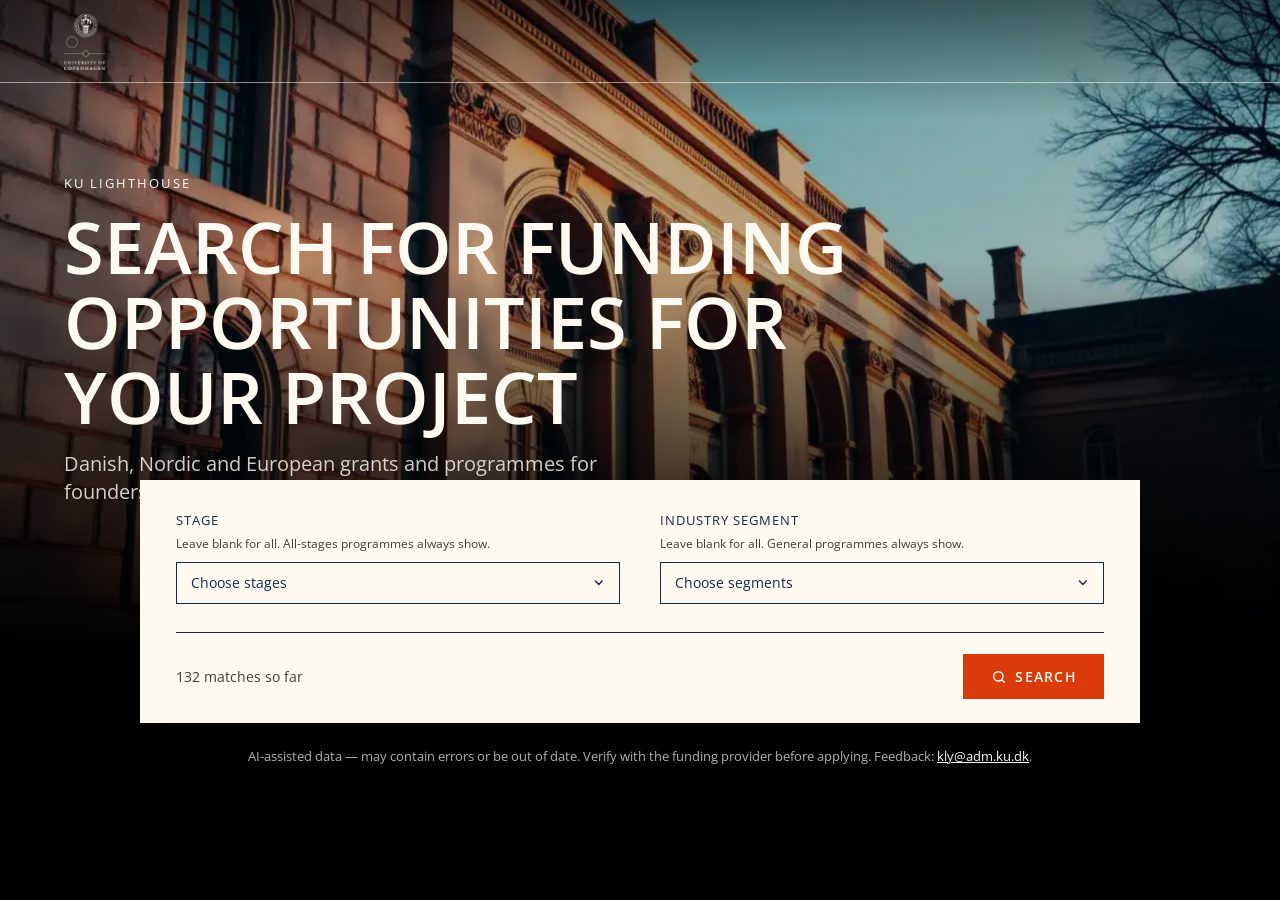
==== commit 62928eb9: "Apply landing gutters on all laptop widths and bust CSS cache. The side inset only ran up to 1440px," ====
--- a/index.html
+++ b/index.html
@@ -13,7 +13,7 @@
   <link rel="modulepreload" href="landing.js" />
   <link rel="modulepreload" href="shared.js" />
   <link rel="modulepreload" href="multiselect.js" />
-  <link rel="stylesheet" href="styles.css" />
+  <link rel="stylesheet" href="styles.css?v=6" />
 </head>
 <body class="page-landing">
   <header class="hero">
--- a/styles.css
+++ b/styles.css
@@ -113,7 +113,18 @@
 
 /* ——————————————— Landing hero ——————————————— */
 /* The hero photo fades to black rather than dark blue, by preference. */
-.page-landing { background: #000000; }
+.page-landing {
+  background: #000000;
+  --landing-gutter: 1.25rem;
+}
+
+/* Side inset on all non-phone viewports — not capped at 1440px, so 1920px
+   laptops get the same treatment as 1366px ones. */
+@media (min-width: 861px) {
+  .page-landing {
+    --landing-gutter: clamp(2rem, 5vw, 7rem);
+  }
+}
 
 .hero {
   position: relative;
@@ -153,8 +164,12 @@
   );
 }
 
+.hero .brandbar .shell {
+  width: min(1180px, calc(100% - 2 * var(--landing-gutter)));
+}
+
 .hero-copy {
-  width: min(1180px, calc(100% - 3rem));
+  width: min(1180px, calc(100% - 2 * var(--landing-gutter)));
   margin: 0 auto;
   color: var(--champagne);
 }
@@ -188,10 +203,11 @@
   z-index: 2;
   margin-top: -10.5rem;
   padding-bottom: 3.5rem;
+  padding-inline: var(--landing-gutter);
 }
 
 .search-card {
-  width: min(1000px, calc(100% - 3rem));
+  width: min(1000px, 100%);
   margin: 0 auto;
   background: var(--champagne);
   padding: 2rem 2.25rem 1.5rem;
@@ -266,7 +282,7 @@
 .btn-search svg { width: 1rem; height: 1rem; }
 
 .disclaimer {
-  width: min(880px, calc(100% - 3rem));
+  width: min(880px, 100%);
   margin: 1.5rem auto 0;
   text-align: center;
   font-size: 0.8rem;
@@ -1058,6 +1074,10 @@
 }
 
 @media (max-width: 860px) {
+  .page-landing {
+    --landing-gutter: 1.25rem;
+  }
+
   .search-grid { grid-template-columns: 1fr; }
   .search-card { padding: 1.5rem 1.25rem 1.25rem; }
   .search-wrap { margin-top: -6rem; }
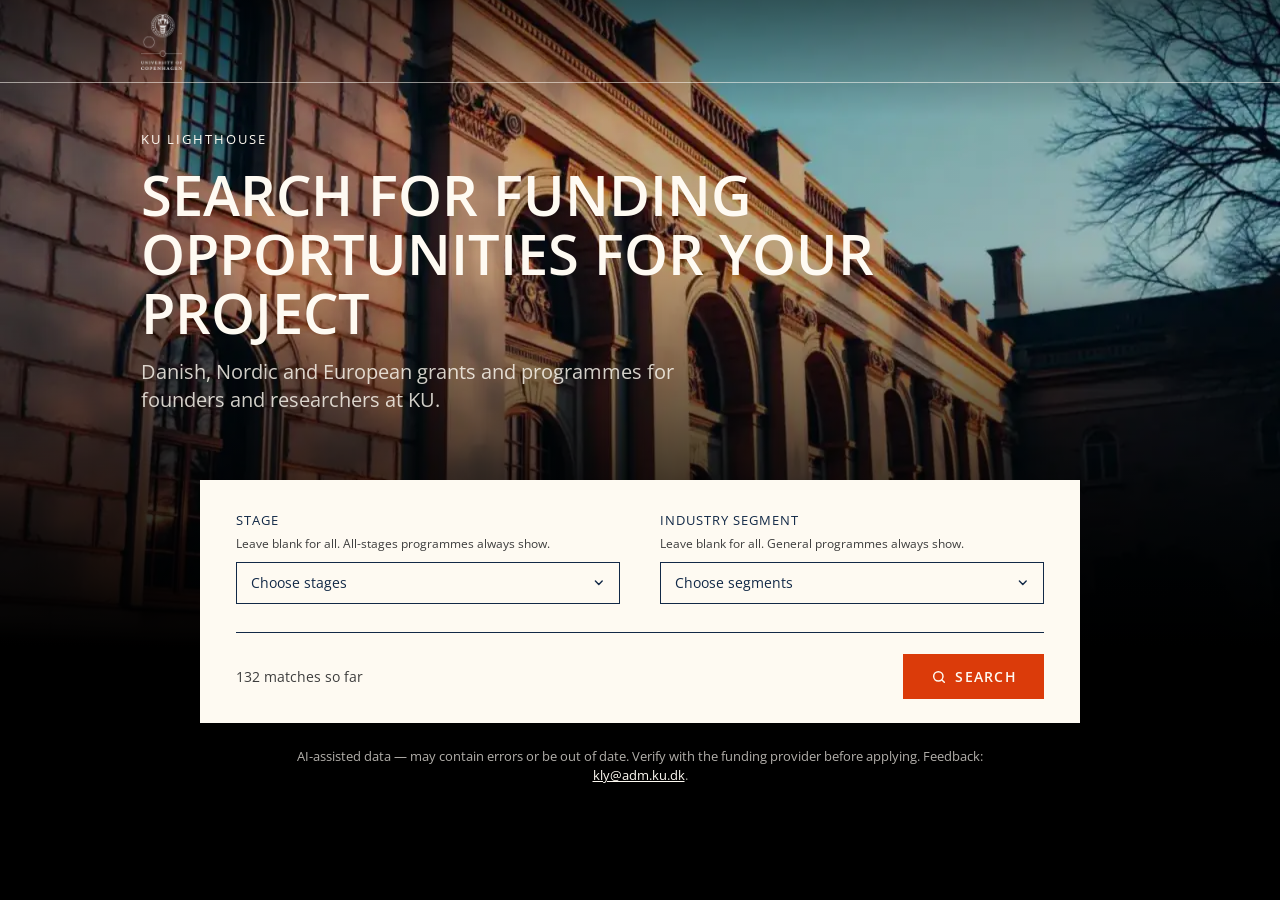
==== commit 9e30f059: "Narrow the landing page to a centred column Replace the full-bleed hero/card widths with a shared --" ====
--- a/index.html
+++ b/index.html
@@ -13,7 +13,7 @@
   <link rel="modulepreload" href="landing.js" />
   <link rel="modulepreload" href="shared.js" />
   <link rel="modulepreload" href="multiselect.js" />
-  <link rel="stylesheet" href="styles.css?v=6" />
+  <link rel="stylesheet" href="styles.css?v=7" />
 </head>
 <body class="page-landing">
   <header class="hero">
--- a/styles.css
+++ b/styles.css
@@ -115,14 +115,15 @@
 /* The hero photo fades to black rather than dark blue, by preference. */
 .page-landing {
   background: #000000;
-  --landing-gutter: 1.25rem;
-}
-
-/* Side inset on all non-phone viewports — not capped at 1440px, so 1920px
-   laptops get the same treatment as 1366px ones. */
+  --landing-col: min(1180px, calc(100% - 2.5rem));
+}
+
+/* Centred content column. Using vw rather than a fixed cap means every screen
+   above phone size keeps visible blank space at the sides, so the hero text and
+   search card never run edge to edge on a laptop. */
 @media (min-width: 861px) {
   .page-landing {
-    --landing-gutter: clamp(2rem, 5vw, 7rem);
+    --landing-col: min(1060px, 78vw);
   }
 }
 
@@ -131,7 +132,10 @@
   min-height: 72vh;
   display: flex;
   align-items: center;
-  padding: 6.5rem 0 4.5rem;
+  /* The bottom padding reserves room for the search card's negative margin.
+     On tall screens 72vh already covers it; on short laptops the padding grows
+     the hero instead of letting the card slide over the lede. */
+  padding: 6.5rem 0 13rem;
   isolation: isolate;
 }
 
@@ -165,11 +169,11 @@
 }
 
 .hero .brandbar .shell {
-  width: min(1180px, calc(100% - 2 * var(--landing-gutter)));
+  width: var(--landing-col);
 }
 
 .hero-copy {
-  width: min(1180px, calc(100% - 2 * var(--landing-gutter)));
+  width: var(--landing-col);
   margin: 0 auto;
   color: var(--champagne);
 }
@@ -184,7 +188,7 @@
 .hero h1 {
   margin: 0 0 1rem;
   max-width: 54rem;
-  font-size: clamp(2.4rem, 5.6vw, 4.5rem);
+  font-size: clamp(2.2rem, 4.4vw, 4.5rem);
   line-height: 1.05;
   color: var(--champagne);
 }
@@ -203,11 +207,10 @@
   z-index: 2;
   margin-top: -10.5rem;
   padding-bottom: 3.5rem;
-  padding-inline: var(--landing-gutter);
 }
 
 .search-card {
-  width: min(1000px, 100%);
+  width: min(880px, var(--landing-col));
   margin: 0 auto;
   background: var(--champagne);
   padding: 2rem 2.25rem 1.5rem;
@@ -282,7 +285,7 @@
 .btn-search svg { width: 1rem; height: 1rem; }
 
 .disclaimer {
-  width: min(880px, 100%);
+  width: min(760px, var(--landing-col));
   margin: 1.5rem auto 0;
   text-align: center;
   font-size: 0.8rem;
@@ -1074,14 +1077,10 @@
 }
 
 @media (max-width: 860px) {
-  .page-landing {
-    --landing-gutter: 1.25rem;
-  }
-
   .search-grid { grid-template-columns: 1fr; }
   .search-card { padding: 1.5rem 1.25rem 1.25rem; }
   .search-wrap { margin-top: -6rem; }
-  .hero { min-height: 58vh; padding-bottom: 4rem; }
+  .hero { min-height: 58vh; padding-bottom: 8rem; }
   .field-label { min-height: 0; }
   .search-foot { flex-direction: column; align-items: stretch; }
   .btn-search { justify-content: center; }
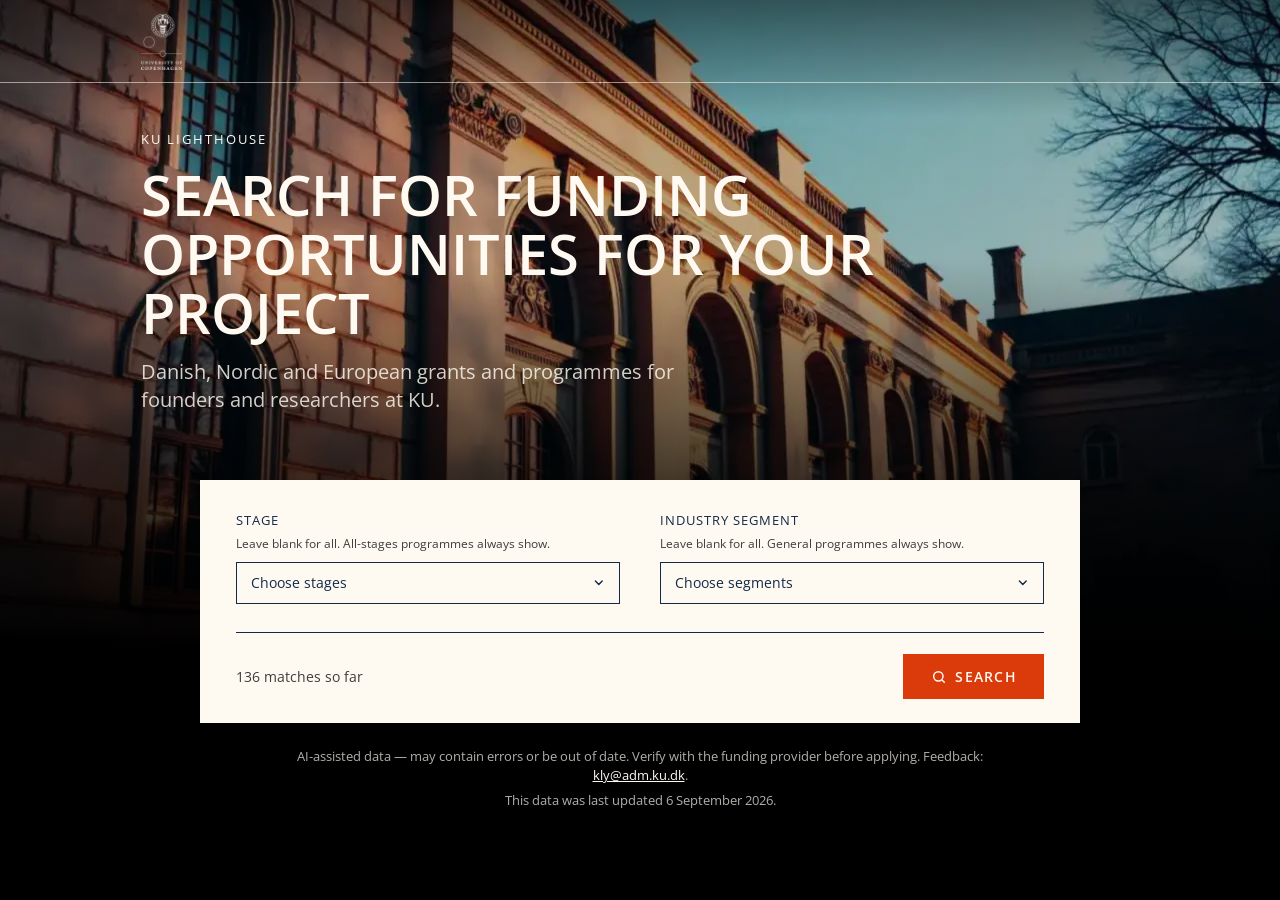
==== commit 07a1e5cd: "Show data last-updated stamp in footer Stamp programmes.json on sync and render 'This data was last " ====
--- a/index.html
+++ b/index.html
@@ -13,7 +13,7 @@
   <link rel="modulepreload" href="landing.js" />
   <link rel="modulepreload" href="shared.js" />
   <link rel="modulepreload" href="multiselect.js" />
-  <link rel="stylesheet" href="styles.css?v=7" />
+  <link rel="stylesheet" href="styles.css?v=8" />
 </head>
 <body class="page-landing">
   <header class="hero">
@@ -76,6 +76,7 @@
       AI-assisted data — may contain errors or be out of date. Verify with the
       funding provider before applying. Feedback:
       <a href="mailto:kly@adm.ku.dk">kly@adm.ku.dk</a>.
+      <span data-updated-stamp></span>
     </p>
   </main>
 
--- a/styles.css
+++ b/styles.css
@@ -295,6 +295,15 @@
 
 .disclaimer a { color: var(--champagne); }
 
+[data-updated-stamp]:empty {
+  display: none;
+}
+
+[data-updated-stamp]:not(:empty) {
+  display: block;
+  margin-top: 0.35rem;
+}
+
 /* ——————————————— Multi-select ——————————————— */
 .ms {
   position: relative;
@@ -690,7 +699,7 @@
 
 .segment-cell { width: 8.5rem; }
 
-/* Expanded row: name | 50% stack | 50% info */
+/* Expanded row: name | ⅓ stack | ⅔ info */
 .expand-split-cell {
   padding: 1rem 1.1rem;
   vertical-align: top;
@@ -698,9 +707,23 @@
 
 .expand-split {
   display: grid;
-  grid-template-columns: 1fr 1fr;
+  grid-template-columns: minmax(0, 1fr) minmax(0, 2fr);
   gap: 1.25rem 2rem;
   align-items: start;
+}
+
+.expand-info {
+  min-width: 0;
+}
+
+.expand-info .row-extra-grid.cols-2,
+.expand-info .row-extra-grid.cols-3 {
+  grid-template-columns: repeat(auto-fit, minmax(11rem, 1fr));
+}
+
+.expand-info .ku-mail,
+.expand-info .row-extra-grid p {
+  overflow-wrap: anywhere;
 }
 
 .expand-stack .meta-stack {
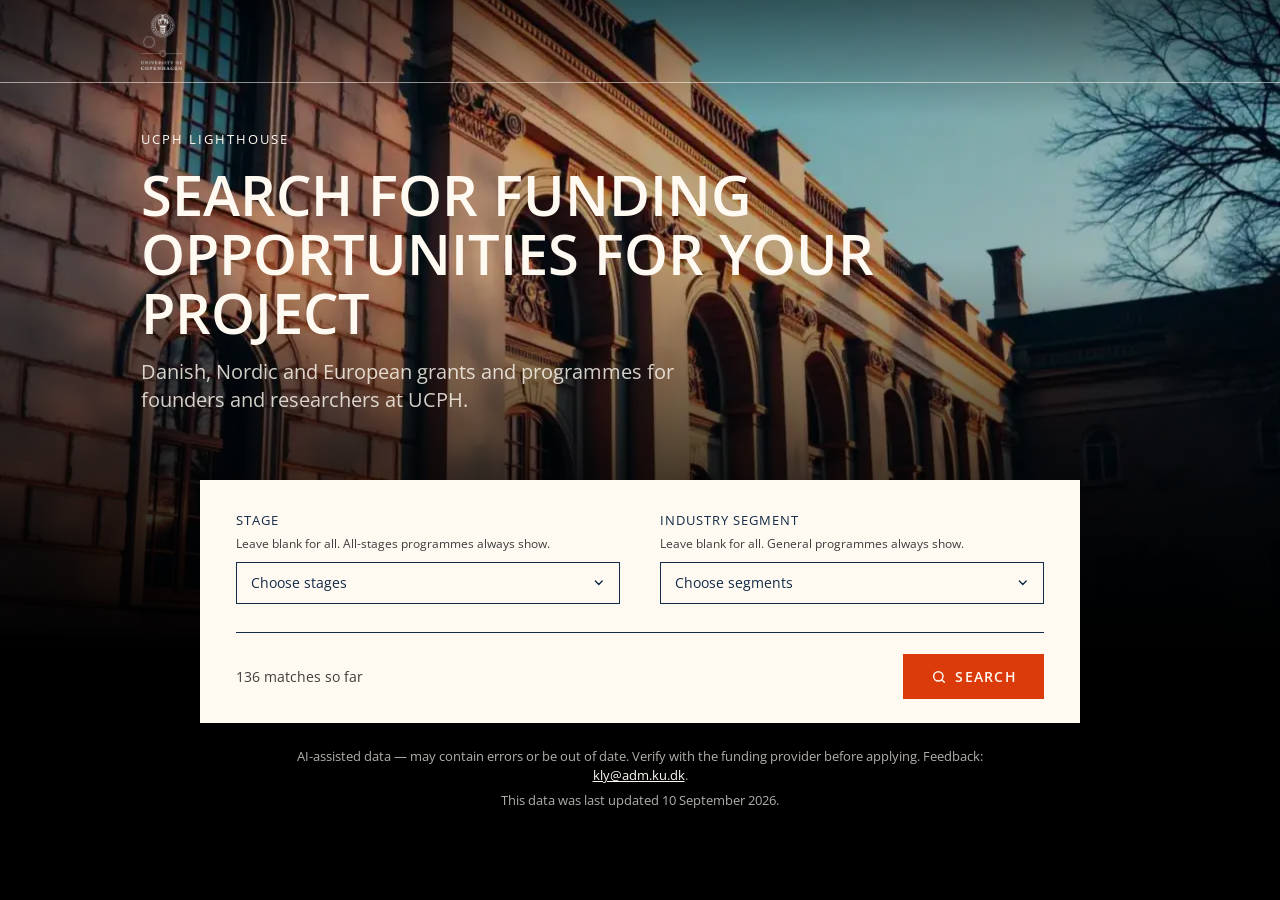
==== commit fc95a0a4: "Rebrand public site to UCPH Lighthouse and sync refreshed deadlines. Update UI labels, JSON field ke" ====
--- a/index.html
+++ b/index.html
@@ -3,7 +3,7 @@
 <head>
   <meta charset="utf-8" />
   <meta name="viewport" content="width=device-width, initial-scale=1" />
-  <title>KU Lighthouse — Funding overview</title>
+  <title>UCPH Lighthouse — Funding overview</title>
   <meta name="description" content="Search grants, programmes and support for founders and researchers." />
   <link rel="icon" href="favicon.svg" type="image/svg+xml" />
   <link rel="preload" href="assets/fonts/open-sans-latin.woff2" as="font" type="font/woff2" crossorigin />
@@ -26,11 +26,11 @@
       </div>
     </div>
     <div class="hero-copy">
-      <p class="eyebrow">KU Lighthouse</p>
+      <p class="eyebrow">UCPH Lighthouse</p>
       <h1>Search for funding opportunities for your project</h1>
       <p class="lede">
         Danish, Nordic and European grants and programmes for founders and
-        researchers at KU.
+        researchers at UCPH.
       </p>
     </div>
   </header>
--- a/styles.css
+++ b/styles.css
@@ -1,5 +1,5 @@
-/* KU Lighthouse funding overview.
-   Layout follows the original Lovable app; everything visual follows the KU INNO
+/* UCPH Lighthouse funding overview.
+   Layout follows the original Lovable app; everything visual follows the UCPH INNO
    design guide (brand directions.pptx):
 
    - Palette is the six named brand colours, with one exception: the landing hero
@@ -854,7 +854,7 @@
   text-transform: uppercase;
 }
 
-/* Small coloured hints — Pre-company, CVR, KU unit, etc. */
+/* Small coloured hints — Pre-company, CVR, UCPH unit, etc. */
 .pill {
   display: inline-block;
   padding: 0.12rem 0.42rem;
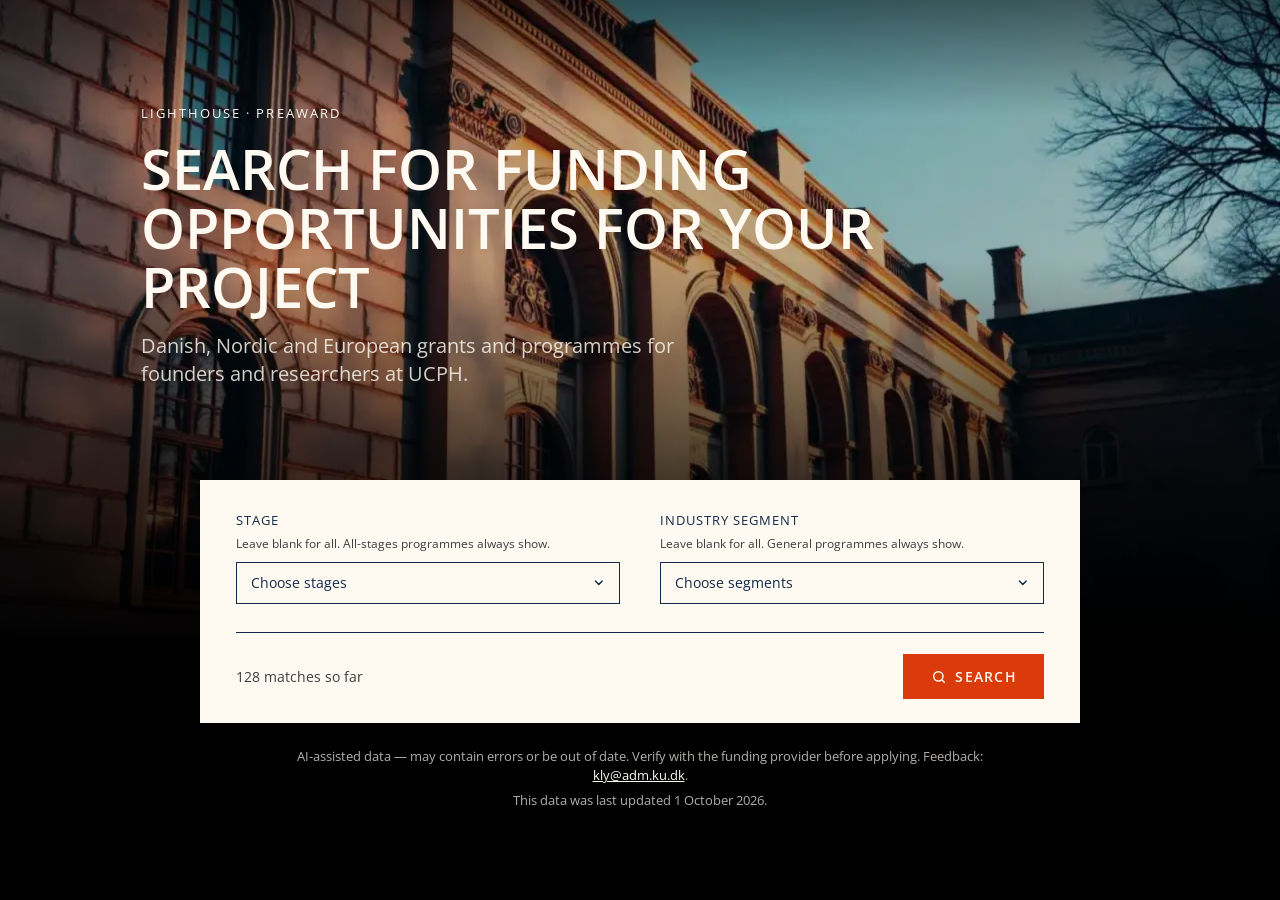
==== commit 48402741: "Remove university branding from the site and sync the updated catalogue. Co-authored-by: Cursor <cur" ====
--- a/index.html
+++ b/index.html
@@ -3,7 +3,7 @@
 <head>
   <meta charset="utf-8" />
   <meta name="viewport" content="width=device-width, initial-scale=1" />
-  <title>UCPH Lighthouse — Funding overview</title>
+  <title>Funding overview</title>
   <meta name="description" content="Search grants, programmes and support for founders and researchers." />
   <link rel="icon" href="favicon.svg" type="image/svg+xml" />
   <link rel="preload" href="assets/fonts/open-sans-latin.woff2" as="font" type="font/woff2" crossorigin />
@@ -13,20 +13,14 @@
   <link rel="modulepreload" href="landing.js" />
   <link rel="modulepreload" href="shared.js" />
   <link rel="modulepreload" href="multiselect.js" />
-  <link rel="stylesheet" href="styles.css?v=8" />
+  <link rel="stylesheet" href="styles.css?v=9" />
 </head>
 <body class="page-landing">
   <header class="hero">
     <div class="hero-media" aria-hidden="true"></div>
     <div class="hero-scrim" aria-hidden="true"></div>
-    <div class="brandbar">
-      <div class="shell">
-        <img src="assets/ku-logo-white.webp" alt="University of Copenhagen"
-             width="88" height="120" decoding="async" fetchpriority="low" />
-      </div>
-    </div>
     <div class="hero-copy">
-      <p class="eyebrow">UCPH Lighthouse</p>
+      <p class="eyebrow">Lighthouse · Preaward</p>
       <h1>Search for funding opportunities for your project</h1>
       <p class="lede">
         Danish, Nordic and European grants and programmes for founders and
--- a/styles.css
+++ b/styles.css
@@ -1,5 +1,5 @@
-/* UCPH Lighthouse funding overview.
-   Layout follows the original Lovable app; everything visual follows the UCPH INNO
+/* Funding overview.
+   Layout follows the original Lovable app; everything visual follows the INNO
    design guide (brand directions.pptx):
 
    - Palette is the six named brand colours, with one exception: the landing hero
@@ -92,25 +92,6 @@
   margin: 0 auto;
 }
 
-/* ——————————————— Logo bar ———————————————
-   The guide puts the KU logo top-left with a thin line underneath, and swaps to
-   the negative logo on dark backgrounds. */
-.brandbar {
-  padding: 0.9rem 0 0.75rem;
-  border-bottom: var(--rule) solid var(--dark-blue);
-}
-
-.brandbar img { height: 3.5rem; width: auto; }
-
-.hero .brandbar {
-  position: absolute;
-  top: 0;
-  left: 0;
-  right: 0;
-  z-index: 3;
-  border-bottom-color: rgba(254, 250, 242, 0.55);
-}
-
 /* ——————————————— Landing hero ——————————————— */
 /* The hero photo fades to black rather than dark blue, by preference. */
 .page-landing {
@@ -135,7 +116,7 @@
   /* The bottom padding reserves room for the search card's negative margin.
      On tall screens 72vh already covers it; on short laptops the padding grows
      the hero instead of letting the card slide over the lede. */
-  padding: 6.5rem 0 13rem;
+  padding: 3.25rem 0 13rem;
   isolation: isolate;
 }
 
@@ -157,7 +138,7 @@
   position: absolute;
   inset: 0;
   z-index: -1;
-  /* Extra weight at the very top so the negative logo stays legible over sky. */
+  /* Soft darkening so the headline stays readable over the photo. */
   background: linear-gradient(
     180deg,
     rgba(0, 0, 0, 0.6) 0%,
@@ -166,10 +147,6 @@
     rgba(0, 0, 0, 0.76) 76%,
     #000000 100%
   );
-}
-
-.hero .brandbar .shell {
-  width: var(--landing-col);
 }
 
 .hero-copy {
@@ -854,7 +831,7 @@
   text-transform: uppercase;
 }
 
-/* Small coloured hints — Pre-company, CVR, UCPH unit, etc. */
+/* Small coloured hints — Pre-company, CVR, support unit, etc. */
 .pill {
   display: inline-block;
   padding: 0.12rem 0.42rem;
